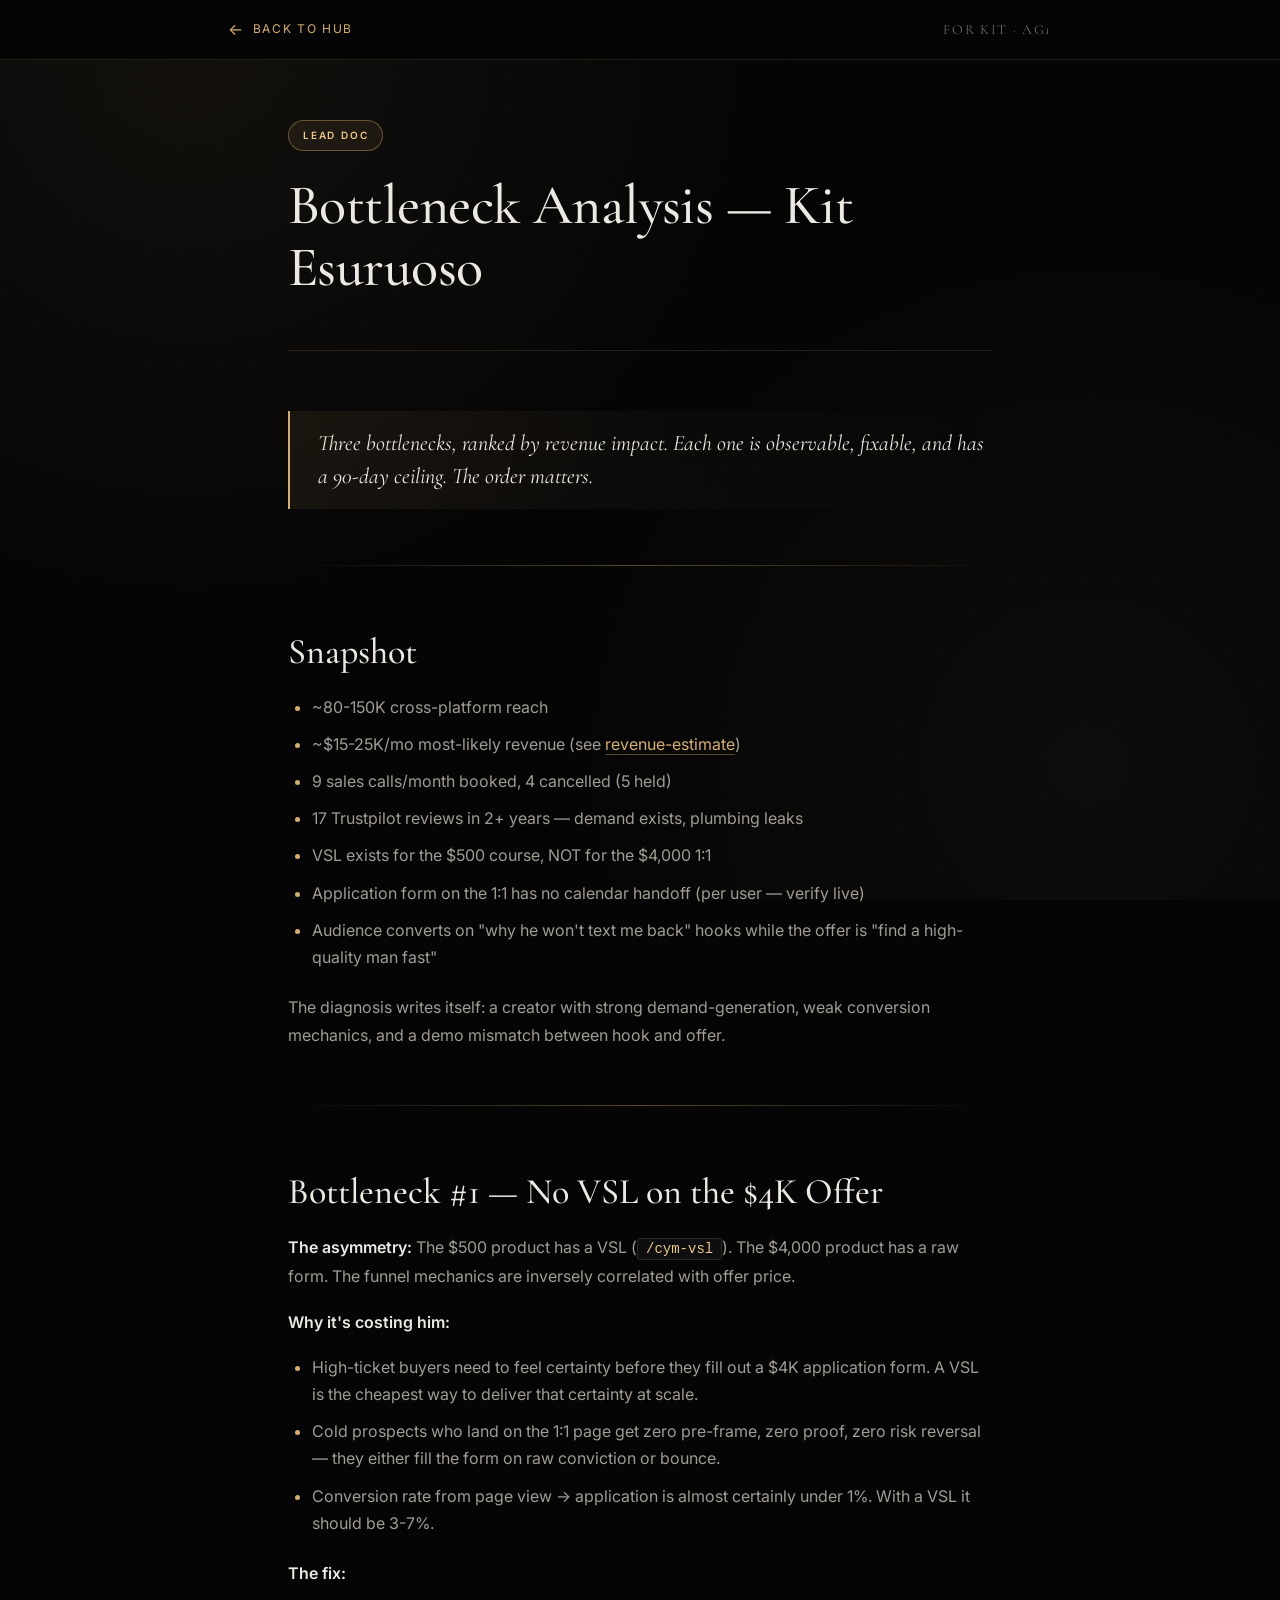
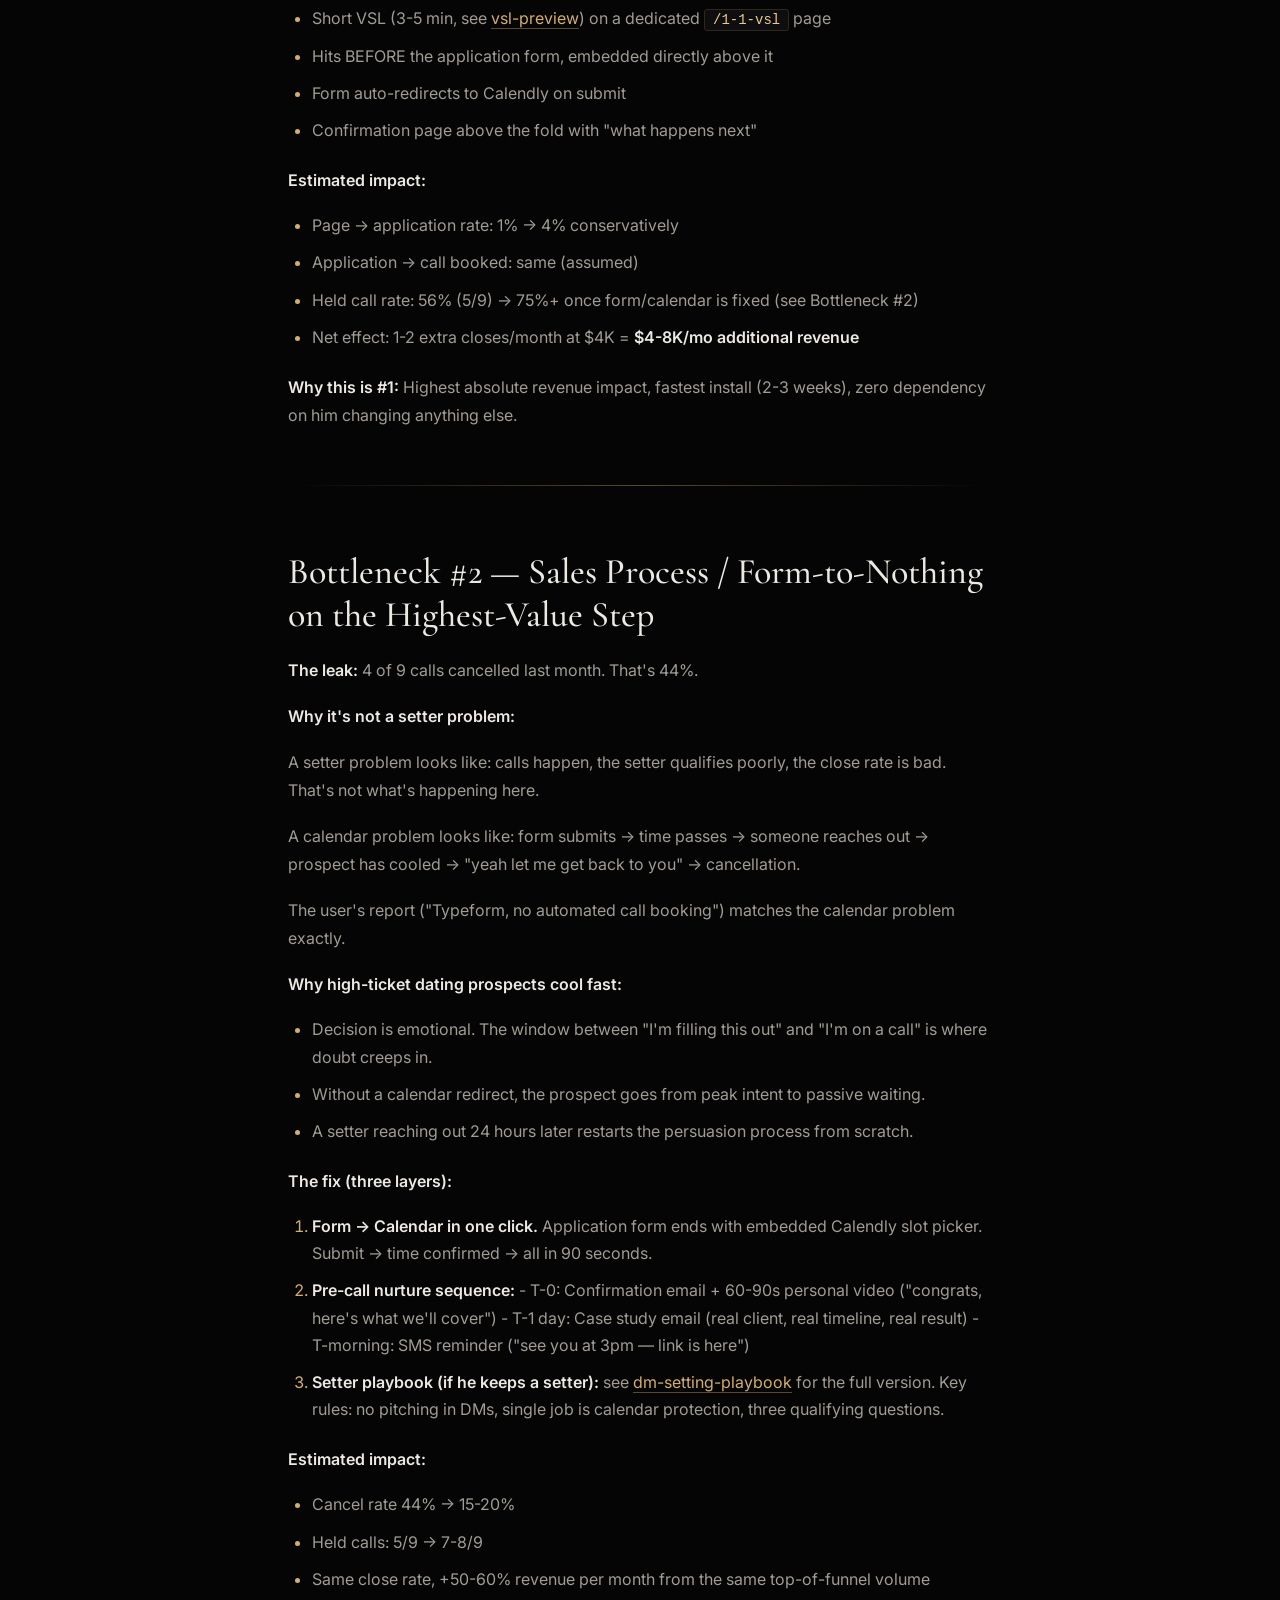
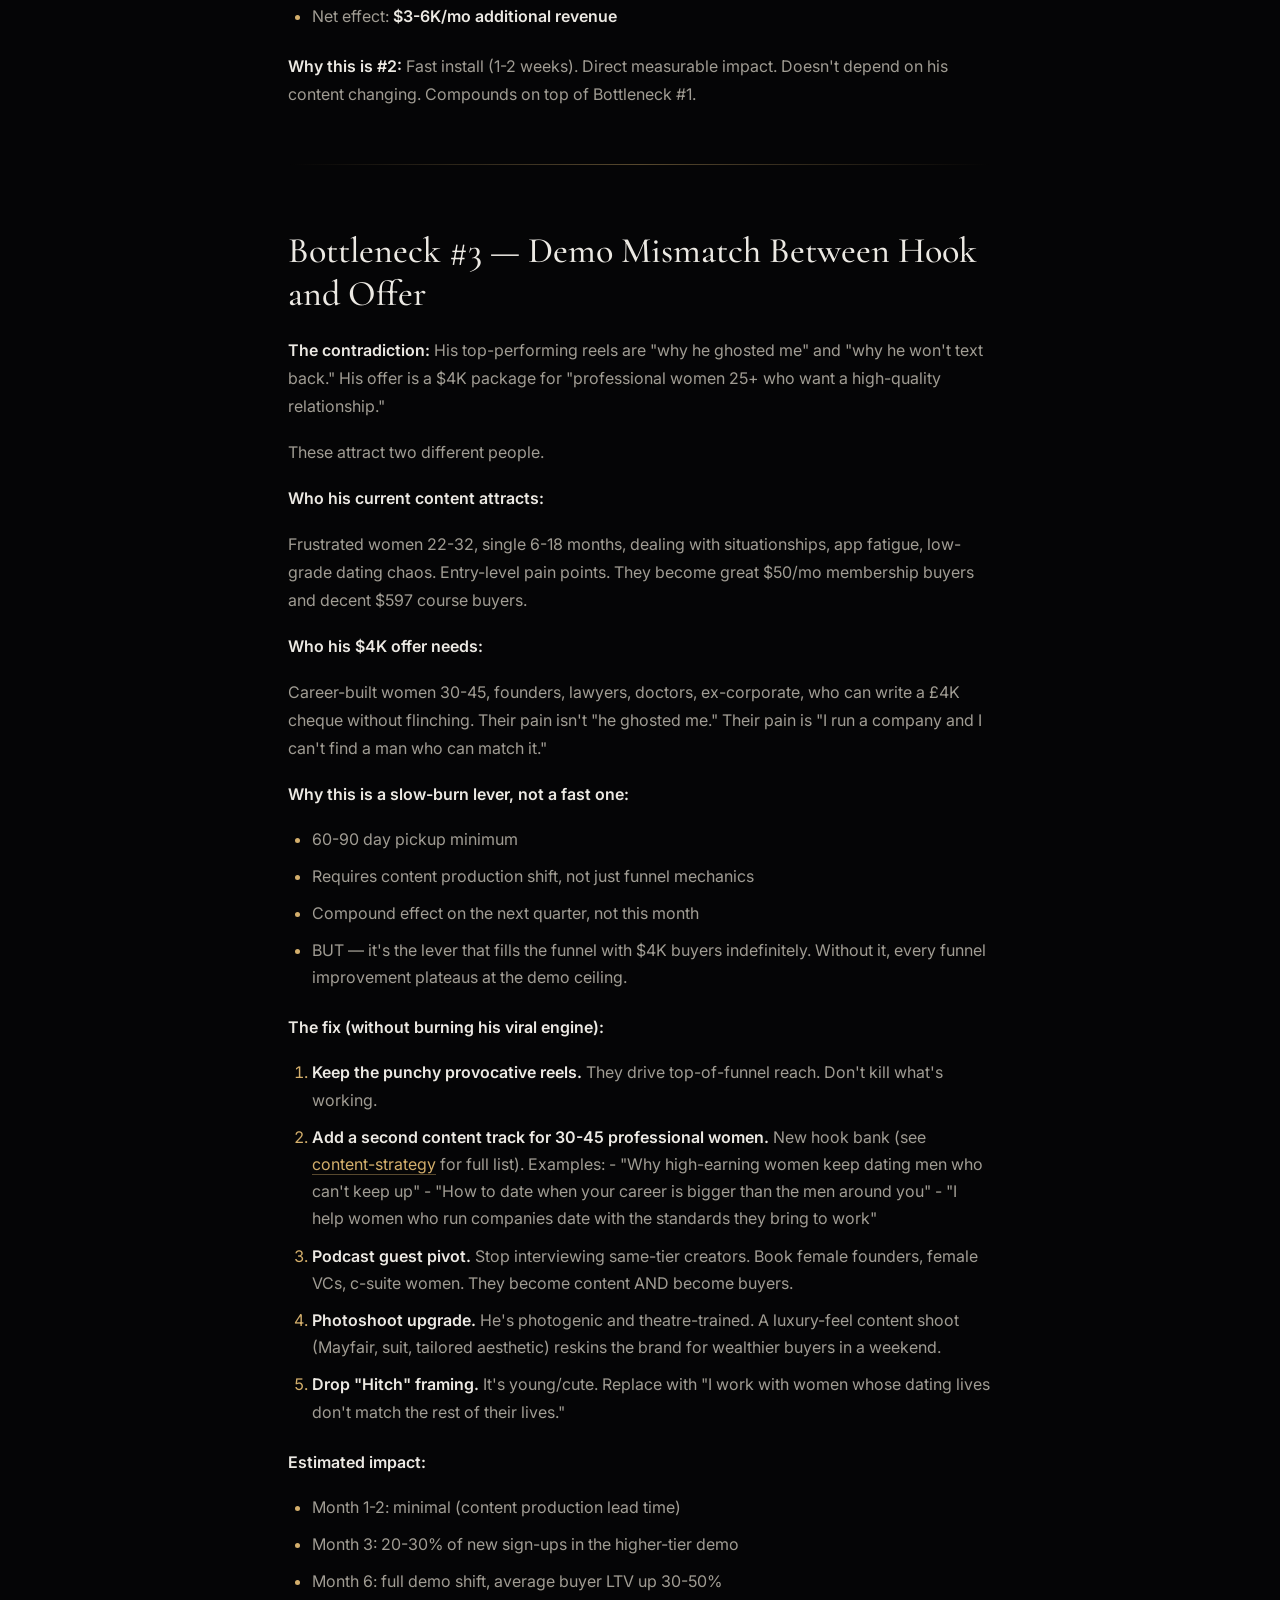
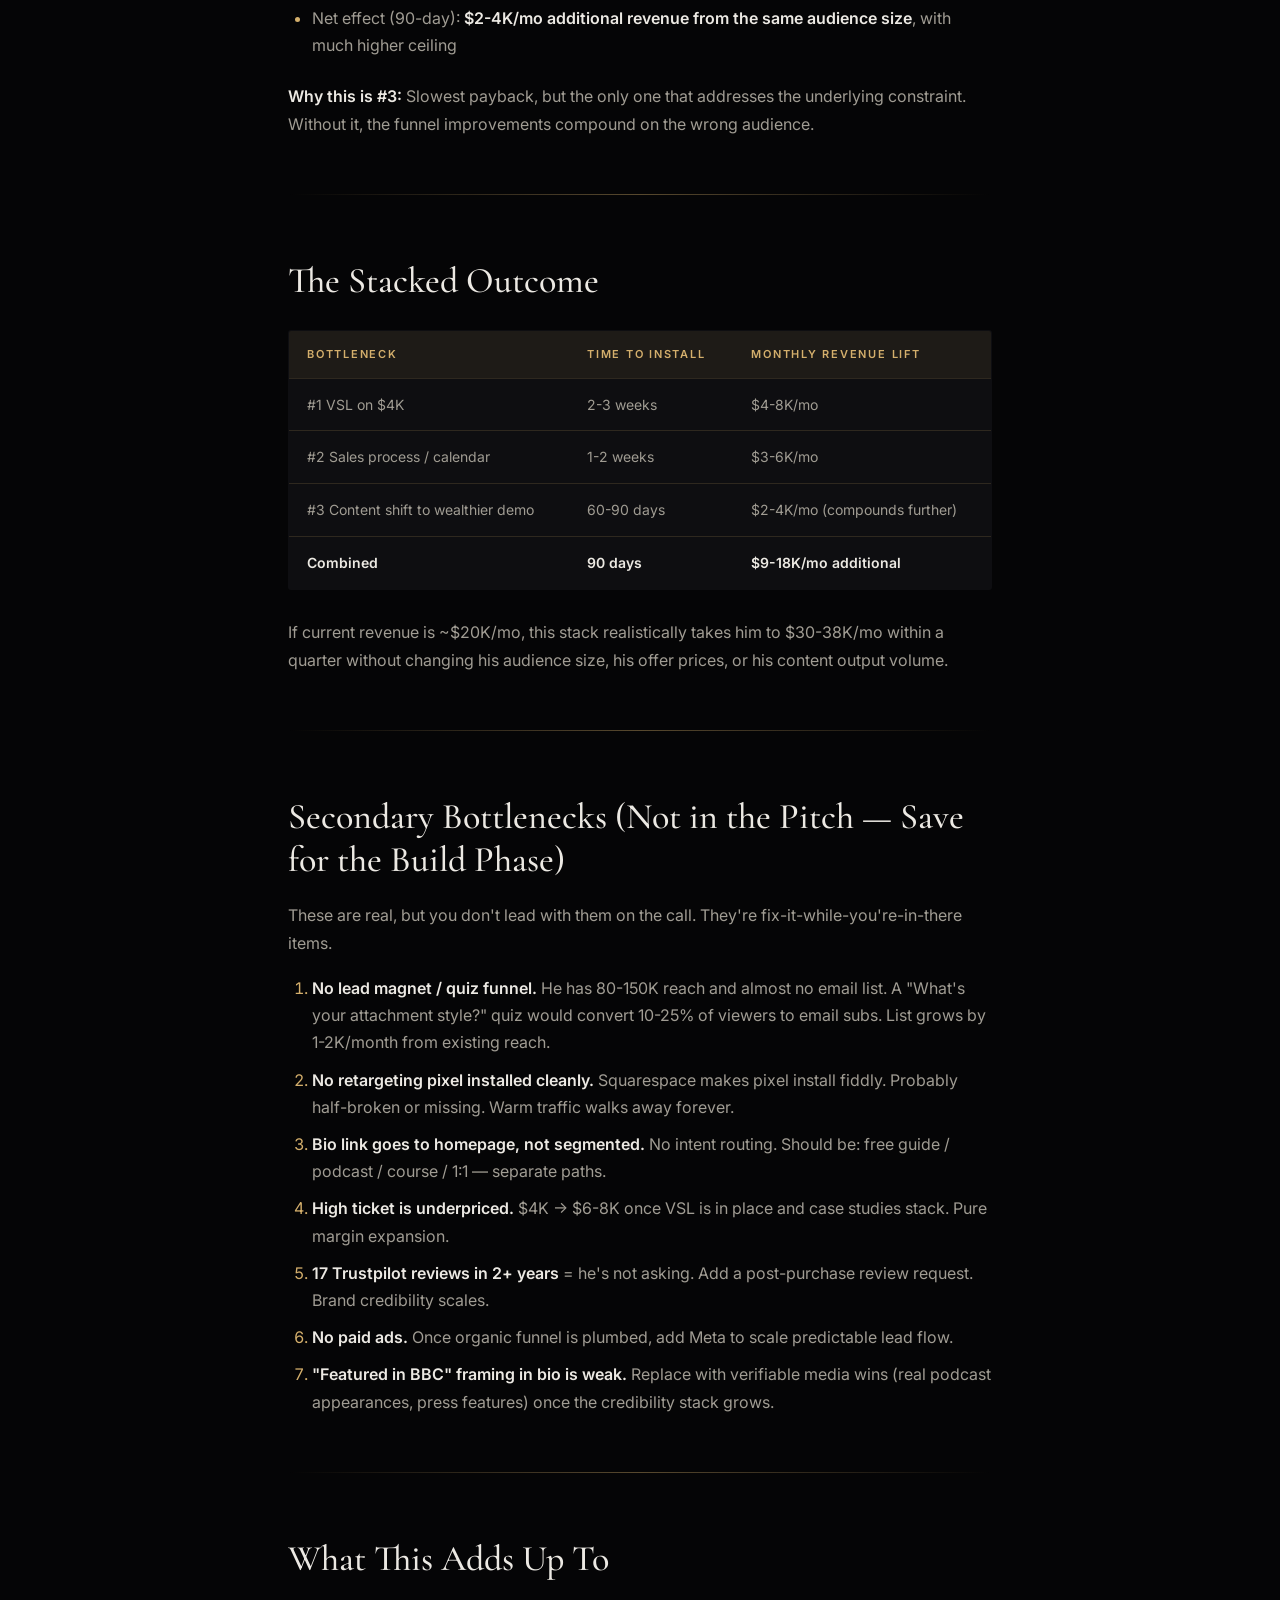
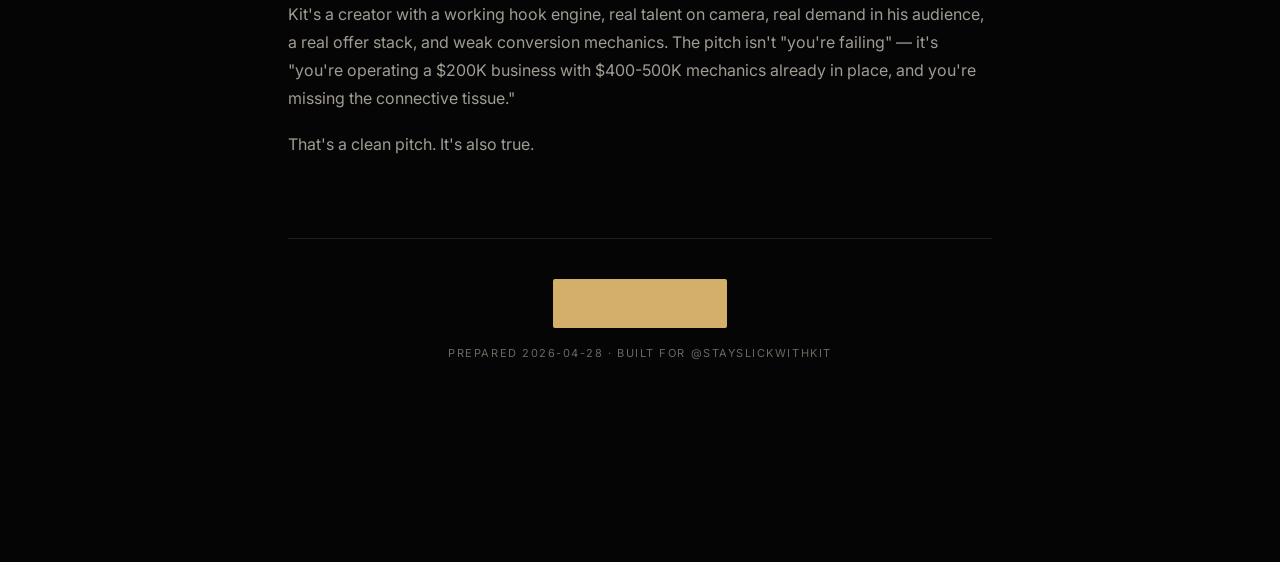
==== bottleneck-analysis.html @ bfc470e6 "Polish hub: HTML deliverables, OG tags, costs section, dollar reframing" ====
<!DOCTYPE html>
<html lang="en">
<head>
<meta charset="UTF-8">
<meta name="viewport" content="width=device-width, initial-scale=1.0">
<title>Bottleneck Analysis · For Kit · AG1</title>
<meta name="description" content="Bottleneck Analysis — built for Kit Esuruoso by AG1 Consulting.">
<meta name="robots" content="noindex">
<meta property="og:title" content="Bottleneck Analysis · For Kit">
<meta property="og:description" content="Part of the funnel audit + 90-day install plan built for @stayslickwithkit by AG1 Consulting.">
<meta property="og:type" content="article">
<meta property="og:image" content="https://andrei170.github.io/stayslickwithkit-hub/og-image.svg">
<meta name="twitter:card" content="summary_large_image">
<link rel="icon" type="image/svg+xml" href="favicon.svg">
<link rel="preconnect" href="https://fonts.googleapis.com">
<link rel="preconnect" href="https://fonts.gstatic.com" crossorigin>
<link href="https://fonts.googleapis.com/css2?family=Cormorant+Garamond:wght@400;500;600;700&family=Inter:wght@300;400;500;600;700&display=swap" rel="stylesheet">
<link rel="stylesheet" href="docs.css">
</head>
<body>

<nav class="nav">
  <div class="nav-inner">
    <a href="index.html" class="nav-back"><span class="arrow">&larr;</span> Back to Hub</a>
    <span class="nav-title">For Kit · AG1</span>
  </div>
</nav>

<article class="doc">
  <header class="doc-header">
    <span class="doc-tag">Lead Doc</span>
    <h1>Bottleneck Analysis — Kit Esuruoso</h1>
  </header>

  
<blockquote>
<p>Three bottlenecks, ranked by revenue impact. Each one is observable, fixable, and has a 90-day ceiling. The order matters.</p>
</blockquote>
<hr />
<h2>Snapshot</h2>
<ul>
<li>~80-150K cross-platform reach</li>
<li>~$15-25K/mo most-likely revenue (see <a href="revenue-estimate.html">revenue-estimate</a>)</li>
<li>9 sales calls/month booked, 4 cancelled (5 held)</li>
<li>17 Trustpilot reviews in 2+ years — demand exists, plumbing leaks</li>
<li>VSL exists for the $500 course, NOT for the $4,000 1:1</li>
<li>Application form on the 1:1 has no calendar handoff (per user — verify live)</li>
<li>Audience converts on "why he won't text me back" hooks while the offer is "find a high-quality man fast"</li>
</ul>
<p>The diagnosis writes itself: a creator with strong demand-generation, weak conversion mechanics, and a demo mismatch between hook and offer.</p>
<hr />
<h2>Bottleneck #1 — No VSL on the $4K Offer</h2>
<p><strong>The asymmetry:</strong> The $500 product has a VSL (<code>/cym-vsl</code>). The $4,000 product has a raw form. The funnel mechanics are inversely correlated with offer price.</p>
<p><strong>Why it's costing him:</strong></p>
<ul>
<li>High-ticket buyers need to feel certainty before they fill out a $4K application form. A VSL is the cheapest way to deliver that certainty at scale.</li>
<li>Cold prospects who land on the 1:1 page get zero pre-frame, zero proof, zero risk reversal — they either fill the form on raw conviction or bounce.</li>
<li>Conversion rate from page view → application is almost certainly under 1%. With a VSL it should be 3-7%.</li>
</ul>
<p><strong>The fix:</strong></p>
<ul>
<li>Short VSL (3-5 min, see <a href="vsl-preview.html">vsl-preview</a>) on a dedicated <code>/1-1-vsl</code> page</li>
<li>Hits BEFORE the application form, embedded directly above it</li>
<li>Form auto-redirects to Calendly on submit</li>
<li>Confirmation page above the fold with "what happens next"</li>
</ul>
<p><strong>Estimated impact:</strong></p>
<ul>
<li>Page → application rate: 1% → 4% conservatively</li>
<li>Application → call booked: same (assumed)</li>
<li>Held call rate: 56% (5/9) → 75%+ once form/calendar is fixed (see Bottleneck #2)</li>
<li>Net effect: 1-2 extra closes/month at $4K = <strong>$4-8K/mo additional revenue</strong></li>
</ul>
<p><strong>Why this is #1:</strong> Highest absolute revenue impact, fastest install (2-3 weeks), zero dependency on him changing anything else.</p>
<hr />
<h2>Bottleneck #2 — Sales Process / Form-to-Nothing on the Highest-Value Step</h2>
<p><strong>The leak:</strong> 4 of 9 calls cancelled last month. That's 44%.</p>
<p><strong>Why it's not a setter problem:</strong></p>
<p>A setter problem looks like: calls happen, the setter qualifies poorly, the close rate is bad. That's not what's happening here.</p>
<p>A calendar problem looks like: form submits → time passes → someone reaches out → prospect has cooled → "yeah let me get back to you" → cancellation.</p>
<p>The user's report ("Typeform, no automated call booking") matches the calendar problem exactly.</p>
<p><strong>Why high-ticket dating prospects cool fast:</strong></p>
<ul>
<li>Decision is emotional. The window between "I'm filling this out" and "I'm on a call" is where doubt creeps in.</li>
<li>Without a calendar redirect, the prospect goes from peak intent to passive waiting.</li>
<li>A setter reaching out 24 hours later restarts the persuasion process from scratch.</li>
</ul>
<p><strong>The fix (three layers):</strong></p>
<ol>
<li><strong>Form → Calendar in one click.</strong> Application form ends with embedded Calendly slot picker. Submit → time confirmed → all in 90 seconds.</li>
<li><strong>Pre-call nurture sequence:</strong>
   - T-0: Confirmation email + 60-90s personal video ("congrats, here's what we'll cover")
   - T-1 day: Case study email (real client, real timeline, real result)
   - T-morning: SMS reminder ("see you at 3pm — link is here")</li>
<li><strong>Setter playbook (if he keeps a setter):</strong> see <a href="dm-setting-playbook.html">dm-setting-playbook</a> for the full version. Key rules: no pitching in DMs, single job is calendar protection, three qualifying questions.</li>
</ol>
<p><strong>Estimated impact:</strong></p>
<ul>
<li>Cancel rate 44% → 15-20%</li>
<li>Held calls: 5/9 → 7-8/9</li>
<li>Same close rate, +50-60% revenue per month from the same top-of-funnel volume</li>
<li>Net effect: <strong>$3-6K/mo additional revenue</strong></li>
</ul>
<p><strong>Why this is #2:</strong> Fast install (1-2 weeks). Direct measurable impact. Doesn't depend on his content changing. Compounds on top of Bottleneck #1.</p>
<hr />
<h2>Bottleneck #3 — Demo Mismatch Between Hook and Offer</h2>
<p><strong>The contradiction:</strong> His top-performing reels are "why he ghosted me" and "why he won't text back." His offer is a $4K package for "professional women 25+ who want a high-quality relationship."</p>
<p>These attract two different people.</p>
<p><strong>Who his current content attracts:</strong></p>
<p>Frustrated women 22-32, single 6-18 months, dealing with situationships, app fatigue, low-grade dating chaos. Entry-level pain points. They become great $50/mo membership buyers and decent $597 course buyers.</p>
<p><strong>Who his $4K offer needs:</strong></p>
<p>Career-built women 30-45, founders, lawyers, doctors, ex-corporate, who can write a £4K cheque without flinching. Their pain isn't "he ghosted me." Their pain is "I run a company and I can't find a man who can match it."</p>
<p><strong>Why this is a slow-burn lever, not a fast one:</strong></p>
<ul>
<li>60-90 day pickup minimum</li>
<li>Requires content production shift, not just funnel mechanics</li>
<li>Compound effect on the next quarter, not this month</li>
<li>BUT — it's the lever that fills the funnel with $4K buyers indefinitely. Without it, every funnel improvement plateaus at the demo ceiling.</li>
</ul>
<p><strong>The fix (without burning his viral engine):</strong></p>
<ol>
<li><strong>Keep the punchy provocative reels.</strong> They drive top-of-funnel reach. Don't kill what's working.</li>
<li><strong>Add a second content track for 30-45 professional women.</strong> New hook bank (see <a href="content-strategy.html">content-strategy</a> for full list). Examples:
   - "Why high-earning women keep dating men who can't keep up"
   - "How to date when your career is bigger than the men around you"
   - "I help women who run companies date with the standards they bring to work"</li>
<li><strong>Podcast guest pivot.</strong> Stop interviewing same-tier creators. Book female founders, female VCs, c-suite women. They become content AND become buyers.</li>
<li><strong>Photoshoot upgrade.</strong> He's photogenic and theatre-trained. A luxury-feel content shoot (Mayfair, suit, tailored aesthetic) reskins the brand for wealthier buyers in a weekend.</li>
<li><strong>Drop "Hitch" framing.</strong> It's young/cute. Replace with "I work with women whose dating lives don't match the rest of their lives."</li>
</ol>
<p><strong>Estimated impact:</strong></p>
<ul>
<li>Month 1-2: minimal (content production lead time)</li>
<li>Month 3: 20-30% of new sign-ups in the higher-tier demo</li>
<li>Month 6: full demo shift, average buyer LTV up 30-50%</li>
<li>Net effect (90-day): <strong>$2-4K/mo additional revenue from the same audience size</strong>, with much higher ceiling</li>
</ul>
<p><strong>Why this is #3:</strong> Slowest payback, but the only one that addresses the underlying constraint. Without it, the funnel improvements compound on the wrong audience.</p>
<hr />
<h2>The Stacked Outcome</h2>
<table>
<thead>
<tr>
<th>Bottleneck</th>
<th>Time to install</th>
<th>Monthly revenue lift</th>
</tr>
</thead>
<tbody>
<tr>
<td>#1 VSL on $4K</td>
<td>2-3 weeks</td>
<td>$4-8K/mo</td>
</tr>
<tr>
<td>#2 Sales process / calendar</td>
<td>1-2 weeks</td>
<td>$3-6K/mo</td>
</tr>
<tr>
<td>#3 Content shift to wealthier demo</td>
<td>60-90 days</td>
<td>$2-4K/mo (compounds further)</td>
</tr>
<tr>
<td><strong>Combined</strong></td>
<td><strong>90 days</strong></td>
<td><strong>$9-18K/mo additional</strong></td>
</tr>
</tbody>
</table>
<p>If current revenue is ~$20K/mo, this stack realistically takes him to $30-38K/mo within a quarter without changing his audience size, his offer prices, or his content output volume.</p>
<hr />
<h2>Secondary Bottlenecks (Not in the Pitch — Save for the Build Phase)</h2>
<p>These are real, but you don't lead with them on the call. They're fix-it-while-you're-in-there items.</p>
<ol>
<li><strong>No lead magnet / quiz funnel.</strong> He has 80-150K reach and almost no email list. A "What's your attachment style?" quiz would convert 10-25% of viewers to email subs. List grows by 1-2K/month from existing reach.</li>
<li><strong>No retargeting pixel installed cleanly.</strong> Squarespace makes pixel install fiddly. Probably half-broken or missing. Warm traffic walks away forever.</li>
<li><strong>Bio link goes to homepage, not segmented.</strong> No intent routing. Should be: free guide / podcast / course / 1:1 — separate paths.</li>
<li><strong>High ticket is underpriced.</strong> $4K → $6-8K once VSL is in place and case studies stack. Pure margin expansion.</li>
<li><strong>17 Trustpilot reviews in 2+ years</strong> = he's not asking. Add a post-purchase review request. Brand credibility scales.</li>
<li><strong>No paid ads.</strong> Once organic funnel is plumbed, add Meta to scale predictable lead flow.</li>
<li><strong>"Featured in BBC" framing in bio is weak.</strong> Replace with verifiable media wins (real podcast appearances, press features) once the credibility stack grows.</li>
</ol>
<hr />
<h2>What This Adds Up To</h2>
<p>Kit's a creator with a working hook engine, real talent on camera, real demand in his audience, a real offer stack, and weak conversion mechanics. The pitch isn't "you're failing" — it's "you're operating a $200K business with $400-500K mechanics already in place, and you're missing the connective tissue."</p>
<p>That's a clean pitch. It's also true.</p>

  <footer class="doc-footer">
    <a href="index.html" class="doc-footer-link">Back to Hub</a>
    <div class="doc-meta">Prepared 2026-04-28 &middot; Built for @stayslickwithkit</div>
  </footer>
</article>

</body>
</html>
---- docs.css ----
/* AG1 Doc Stylesheet — used by all converted markdown deliverables */
* { margin: 0; padding: 0; box-sizing: border-box; }
:root {
  --bg-deep: #050506;
  --bg-elev: #0e0e10;
  --bg-card: rgba(20, 20, 24, 0.65);
  --gold: #d4af6c;
  --gold-bright: #ecc88a;
  --text-primary: #ece9e3;
  --text-secondary: #a09c93;
  --text-muted: #6c685f;
  --border: rgba(212, 175, 108, 0.16);
  --border-strong: rgba(212, 175, 108, 0.4);
  --accent-soft: rgba(212, 175, 108, 0.08);
}
html { scroll-behavior: smooth; }
body {
  font-family: 'Inter', -apple-system, BlinkMacSystemFont, sans-serif;
  background: var(--bg-deep);
  color: var(--text-primary);
  line-height: 1.7;
  font-size: 16px;
  overflow-x: hidden;
  padding-bottom: 120px;
}
body::before {
  content: '';
  position: fixed;
  inset: 0;
  background:
    radial-gradient(circle at 15% 5%, rgba(212, 175, 108, 0.07), transparent 45%),
    radial-gradient(circle at 85% 85%, rgba(212, 175, 108, 0.05), transparent 45%);
  pointer-events: none;
  z-index: 0;
}
body::after {
  content: '';
  position: fixed;
  inset: 0;
  background-image: radial-gradient(circle at 1px 1px, rgba(212, 175, 108, 0.04) 1px, transparent 0);
  background-size: 36px 36px;
  pointer-events: none;
  z-index: 0;
  opacity: 0.5;
}
.nav {
  position: sticky;
  top: 0;
  padding: 16px 0;
  background: rgba(5, 5, 6, 0.92);
  backdrop-filter: blur(18px);
  -webkit-backdrop-filter: blur(18px);
  border-bottom: 1px solid var(--border);
  z-index: 100;
}
.nav-inner {
  max-width: 880px;
  margin: 0 auto;
  padding: 0 28px;
  display: flex;
  justify-content: space-between;
  align-items: center;
}
.nav-back {
  font-family: 'Inter', sans-serif;
  font-size: 12px;
  letter-spacing: 0.14em;
  text-transform: uppercase;
  color: var(--gold);
  text-decoration: none;
  display: flex;
  align-items: center;
  gap: 8px;
  transition: color 0.3s ease;
}
.nav-back:hover { color: var(--gold-bright); }
.nav-back .arrow { font-size: 16px; }
.nav-title {
  font-family: 'Cormorant Garamond', serif;
  font-size: 14px;
  letter-spacing: 0.12em;
  text-transform: uppercase;
  color: var(--text-muted);
}
.doc {
  max-width: 760px;
  margin: 0 auto;
  padding: 60px 28px 80px;
  position: relative;
  z-index: 1;
}
.doc-header {
  margin-bottom: 60px;
  padding-bottom: 36px;
  border-bottom: 1px solid var(--border);
}
.doc-tag {
  display: inline-block;
  padding: 6px 14px;
  background: var(--accent-soft);
  border: 1px solid var(--border-strong);
  border-radius: 100px;
  font-size: 10px;
  font-weight: 600;
  letter-spacing: 0.18em;
  text-transform: uppercase;
  color: var(--gold-bright);
  margin-bottom: 24px;
}
.doc h1 {
  font-family: 'Cormorant Garamond', Georgia, serif;
  font-weight: 500;
  letter-spacing: -0.01em;
  font-size: clamp(36px, 5vw, 56px);
  line-height: 1.1;
  margin-bottom: 16px;
  color: var(--text-primary);
}
.doc h1 em { color: var(--gold); font-style: italic; font-weight: 400; }
.doc h2 {
  font-family: 'Cormorant Garamond', Georgia, serif;
  font-weight: 500;
  font-size: clamp(26px, 3.5vw, 36px);
  line-height: 1.2;
  margin: 56px 0 20px;
  color: var(--text-primary);
  padding-top: 8px;
}
.doc h3 {
  font-family: 'Cormorant Garamond', Georgia, serif;
  font-weight: 500;
  font-size: 24px;
  line-height: 1.3;
  margin: 36px 0 14px;
  color: var(--gold);
}
.doc h4 {
  font-family: 'Inter', sans-serif;
  font-weight: 600;
  font-size: 14px;
  letter-spacing: 0.12em;
  text-transform: uppercase;
  color: var(--gold);
  margin: 28px 0 12px;
}
.doc p {
  margin-bottom: 18px;
  color: var(--text-secondary);
  font-size: 16px;
  line-height: 1.75;
}
.doc strong { color: var(--text-primary); font-weight: 600; }
.doc em { color: var(--gold-bright); font-style: italic; }
.doc a {
  color: var(--gold);
  text-decoration: none;
  border-bottom: 1px solid var(--border-strong);
  transition: color 0.3s ease, border-color 0.3s ease;
}
.doc a:hover {
  color: var(--gold-bright);
  border-bottom-color: var(--gold-bright);
}
.doc ul, .doc ol {
  margin: 0 0 22px 24px;
  color: var(--text-secondary);
}
.doc li {
  margin-bottom: 10px;
  line-height: 1.7;
}
.doc li::marker { color: var(--gold); }
.doc blockquote {
  border-left: 2px solid var(--gold);
  padding: 16px 0 16px 28px;
  margin: 28px 0;
  font-family: 'Cormorant Garamond', Georgia, serif;
  font-size: 22px;
  font-style: italic;
  line-height: 1.5;
  color: var(--text-primary);
  background: linear-gradient(90deg, var(--accent-soft), transparent);
}
.doc blockquote p { color: inherit; font-size: inherit; line-height: inherit; margin-bottom: 0; }
.doc code {
  font-family: 'Menlo', 'Monaco', 'Consolas', monospace;
  font-size: 14px;
  padding: 2px 8px;
  background: var(--bg-elev);
  border: 1px solid var(--border);
  border-radius: 3px;
  color: var(--gold-bright);
}
.doc pre {
  background: var(--bg-elev);
  border: 1px solid var(--border);
  border-radius: 4px;
  padding: 20px;
  overflow-x: auto;
  margin: 24px 0;
  font-size: 13px;
  line-height: 1.6;
}
.doc pre code {
  background: transparent;
  border: 0;
  padding: 0;
  color: var(--text-secondary);
}
.doc hr {
  border: 0;
  height: 1px;
  background: linear-gradient(90deg, transparent, var(--border-strong), transparent);
  margin: 56px 0;
}
.doc table {
  width: 100%;
  border-collapse: collapse;
  margin: 28px 0;
  background: var(--bg-card);
  border: 1px solid var(--border);
  border-radius: 3px;
  overflow: hidden;
  font-size: 14px;
}
.doc th, .doc td {
  padding: 14px 18px;
  text-align: left;
  border-bottom: 1px solid var(--border);
}
.doc th {
  background: var(--accent-soft);
  font-weight: 600;
  color: var(--gold);
  font-size: 11px;
  letter-spacing: 0.16em;
  text-transform: uppercase;
}
.doc tr:last-child td { border-bottom: 0; }
.doc tr:hover td { background: rgba(212, 175, 108, 0.04); }
.doc td { color: var(--text-secondary); }
.doc td strong { color: var(--text-primary); }
.doc-footer {
  margin-top: 80px;
  padding-top: 40px;
  border-top: 1px solid var(--border);
  text-align: center;
}
.doc-footer-link {
  display: inline-block;
  padding: 14px 36px;
  background: var(--gold);
  color: var(--bg-deep);
  border-radius: 2px;
  font-size: 12px;
  font-weight: 600;
  letter-spacing: 0.14em;
  text-transform: uppercase;
  text-decoration: none;
  border: 0;
  transition: all 0.3s ease;
}
.doc-footer-link:hover {
  background: var(--gold-bright);
  transform: translateY(-1px);
  border: 0;
}
.doc-meta {
  font-size: 11px;
  letter-spacing: 0.14em;
  text-transform: uppercase;
  color: var(--text-muted);
  margin-top: 16px;
}
@media (max-width: 640px) {
  .doc { padding: 40px 22px 60px; }
  .doc-header { margin-bottom: 40px; padding-bottom: 28px; }
  .doc h2 { margin-top: 40px; }
  .doc table { font-size: 13px; }
  .doc th, .doc td { padding: 10px 12px; }
}
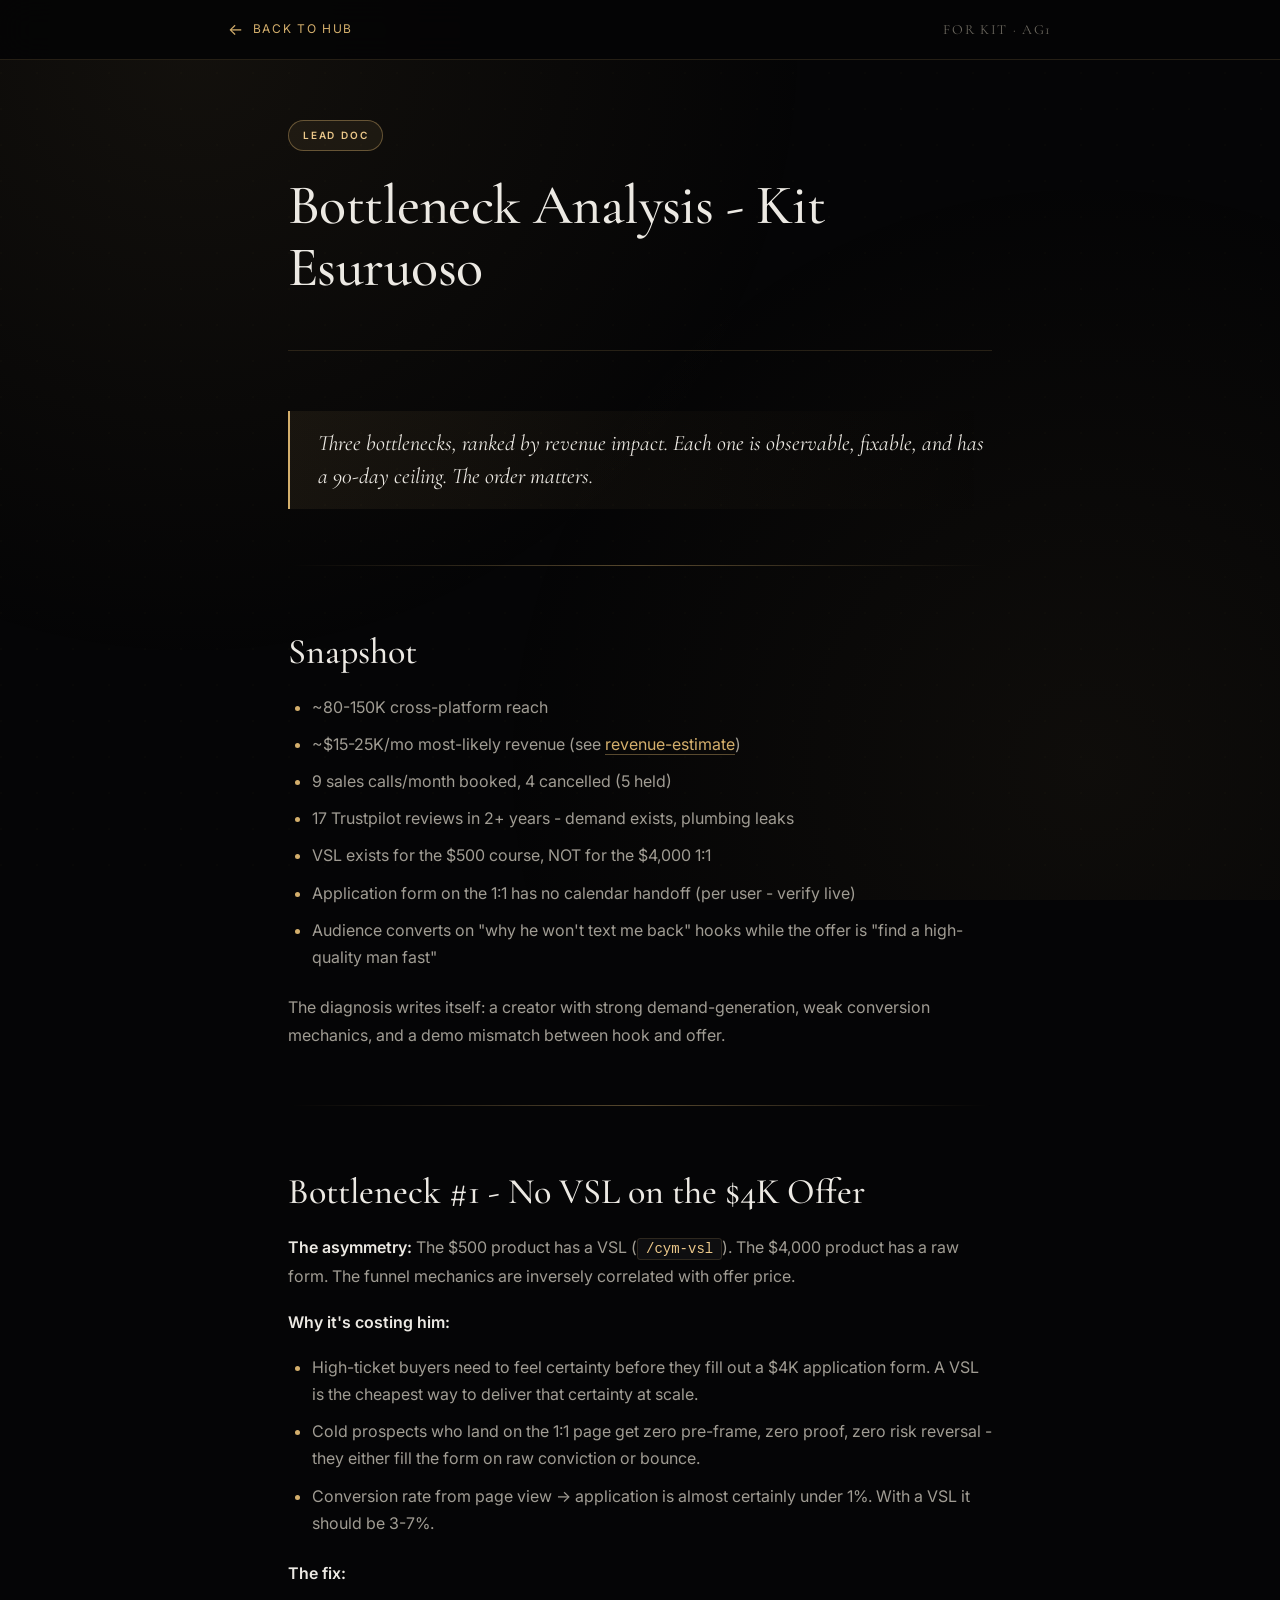
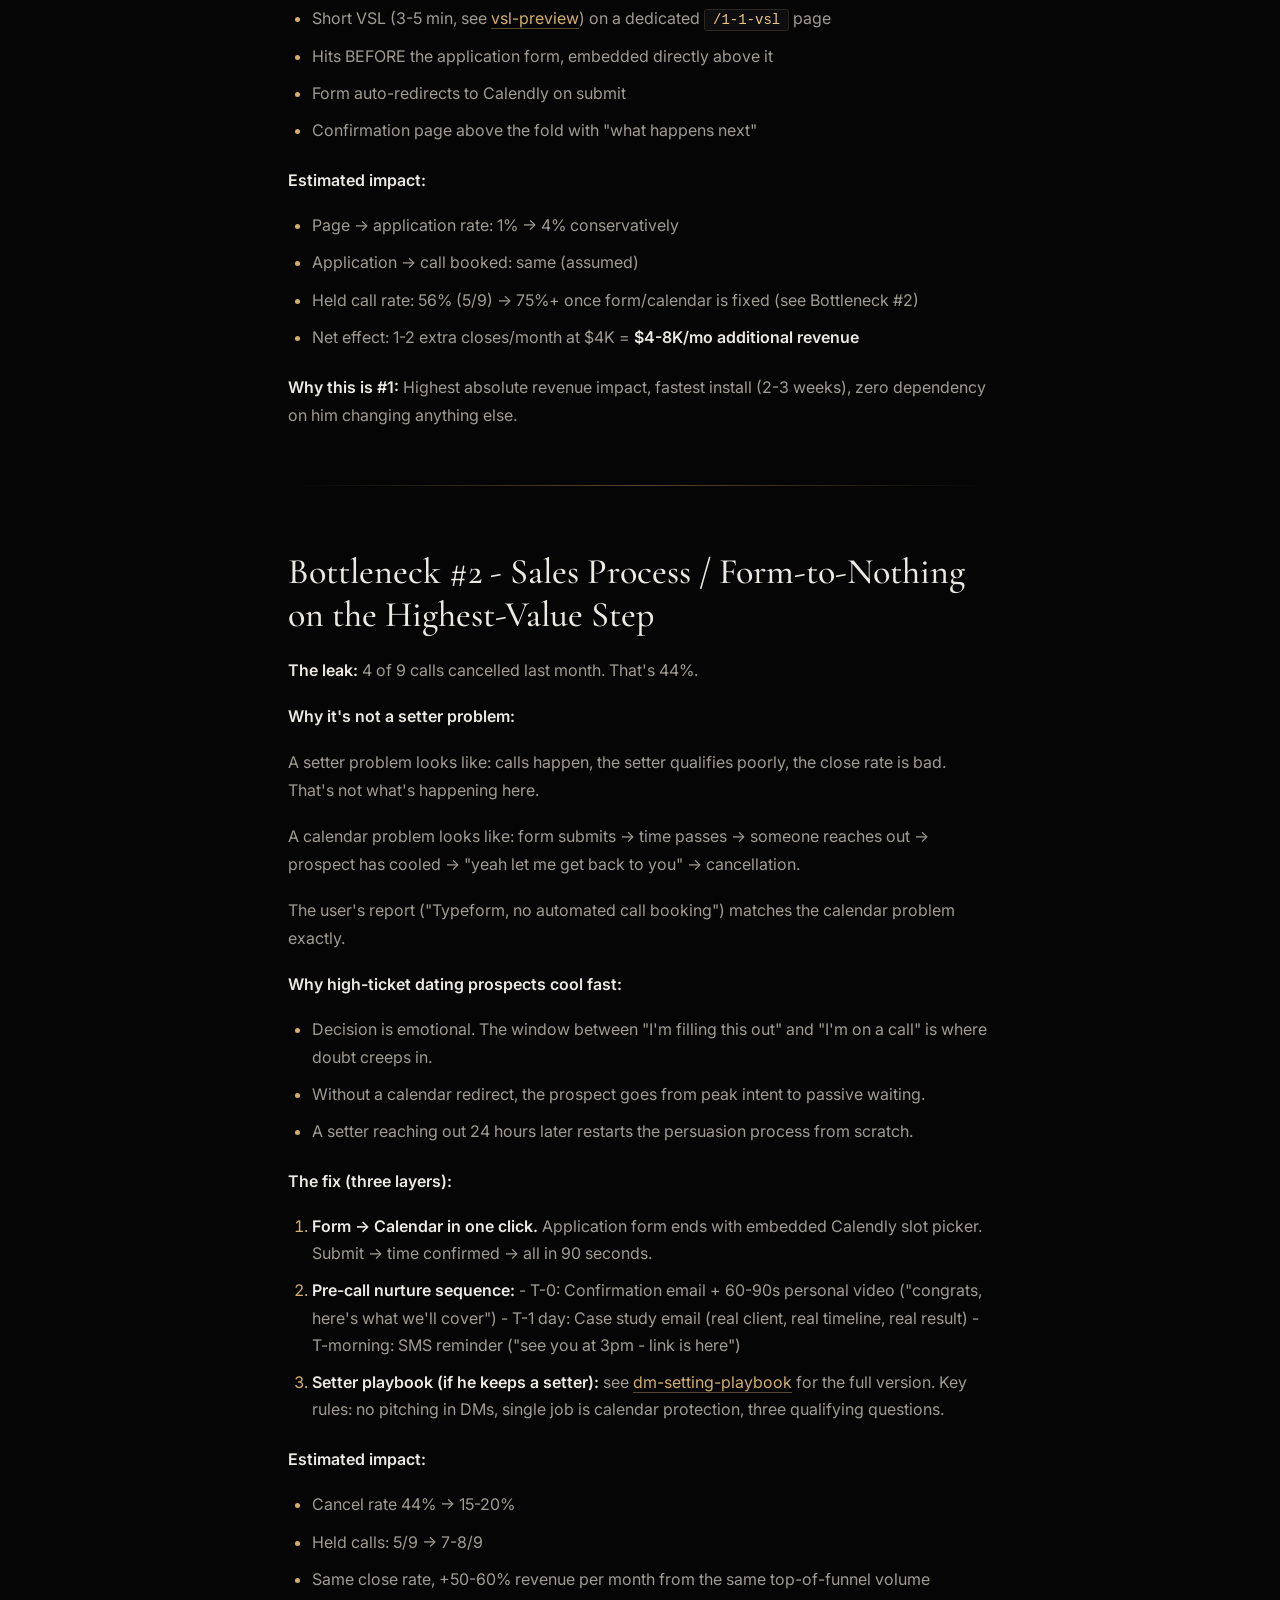
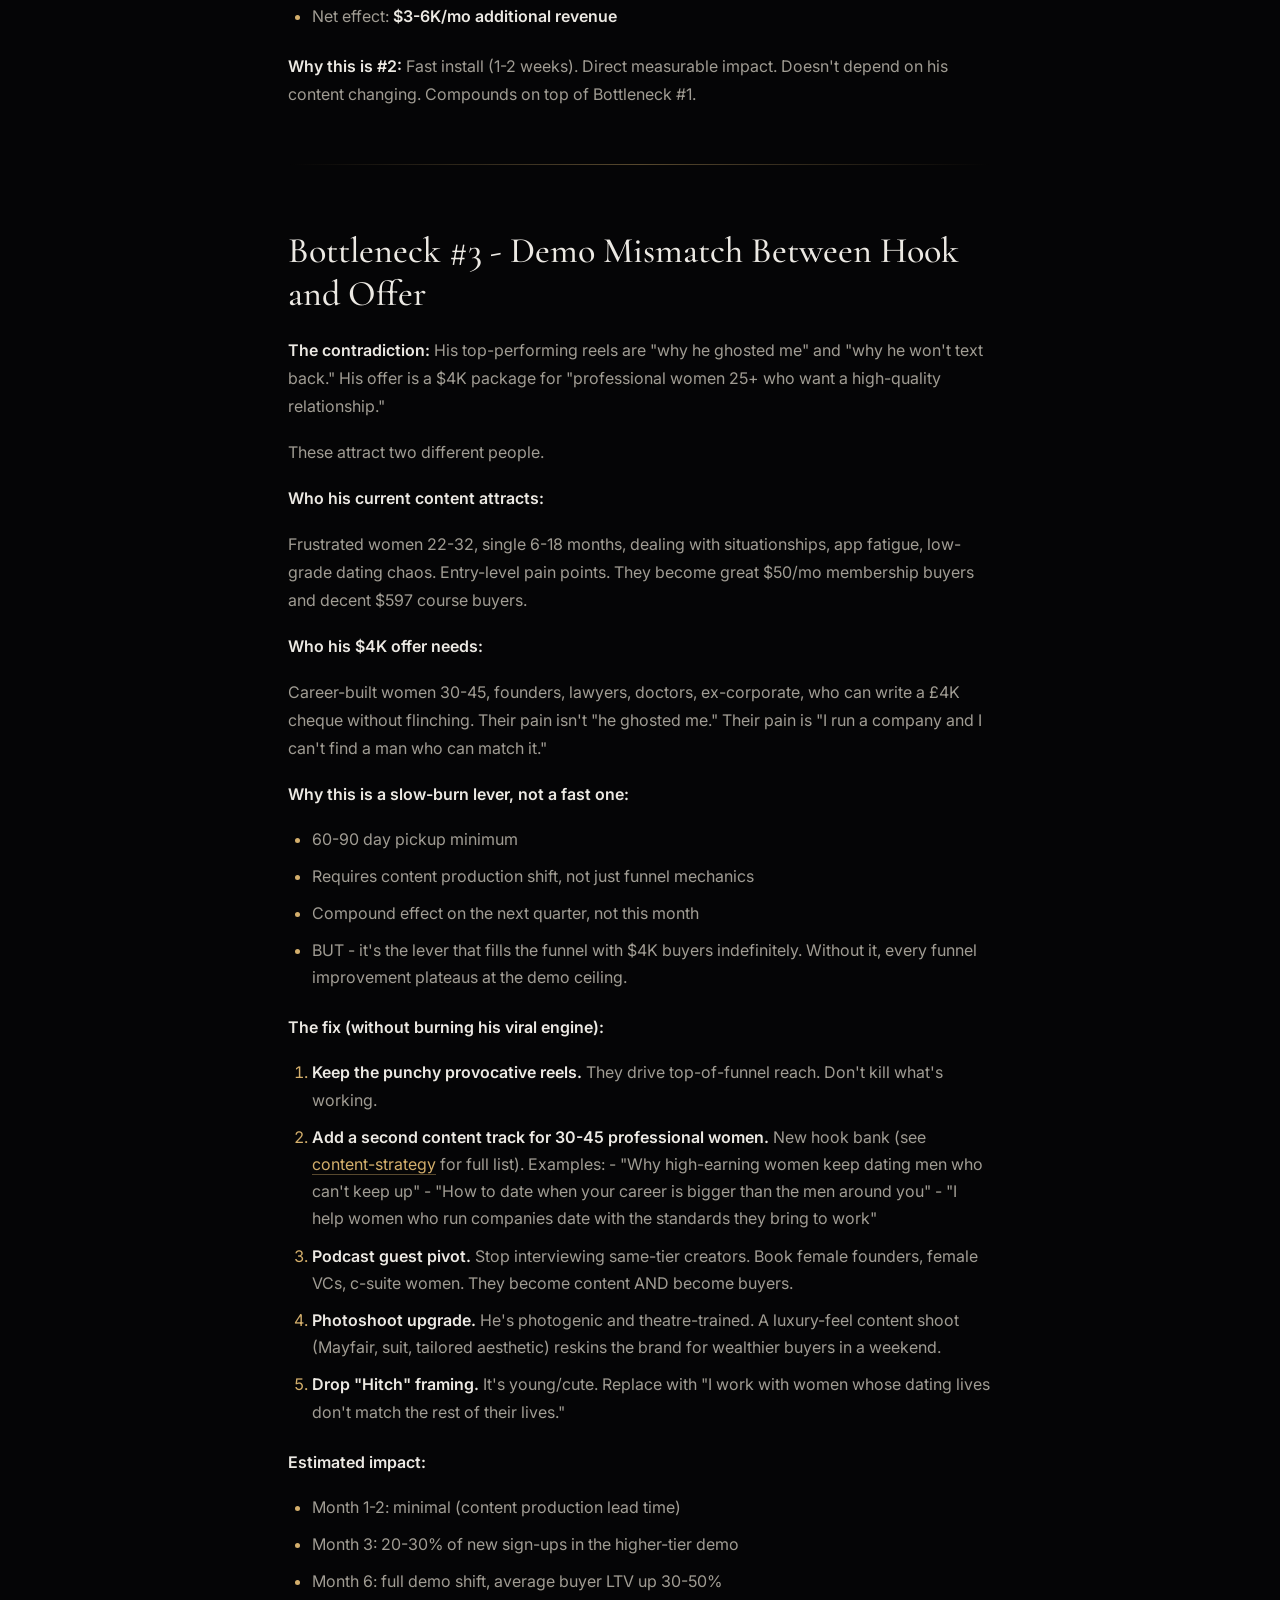
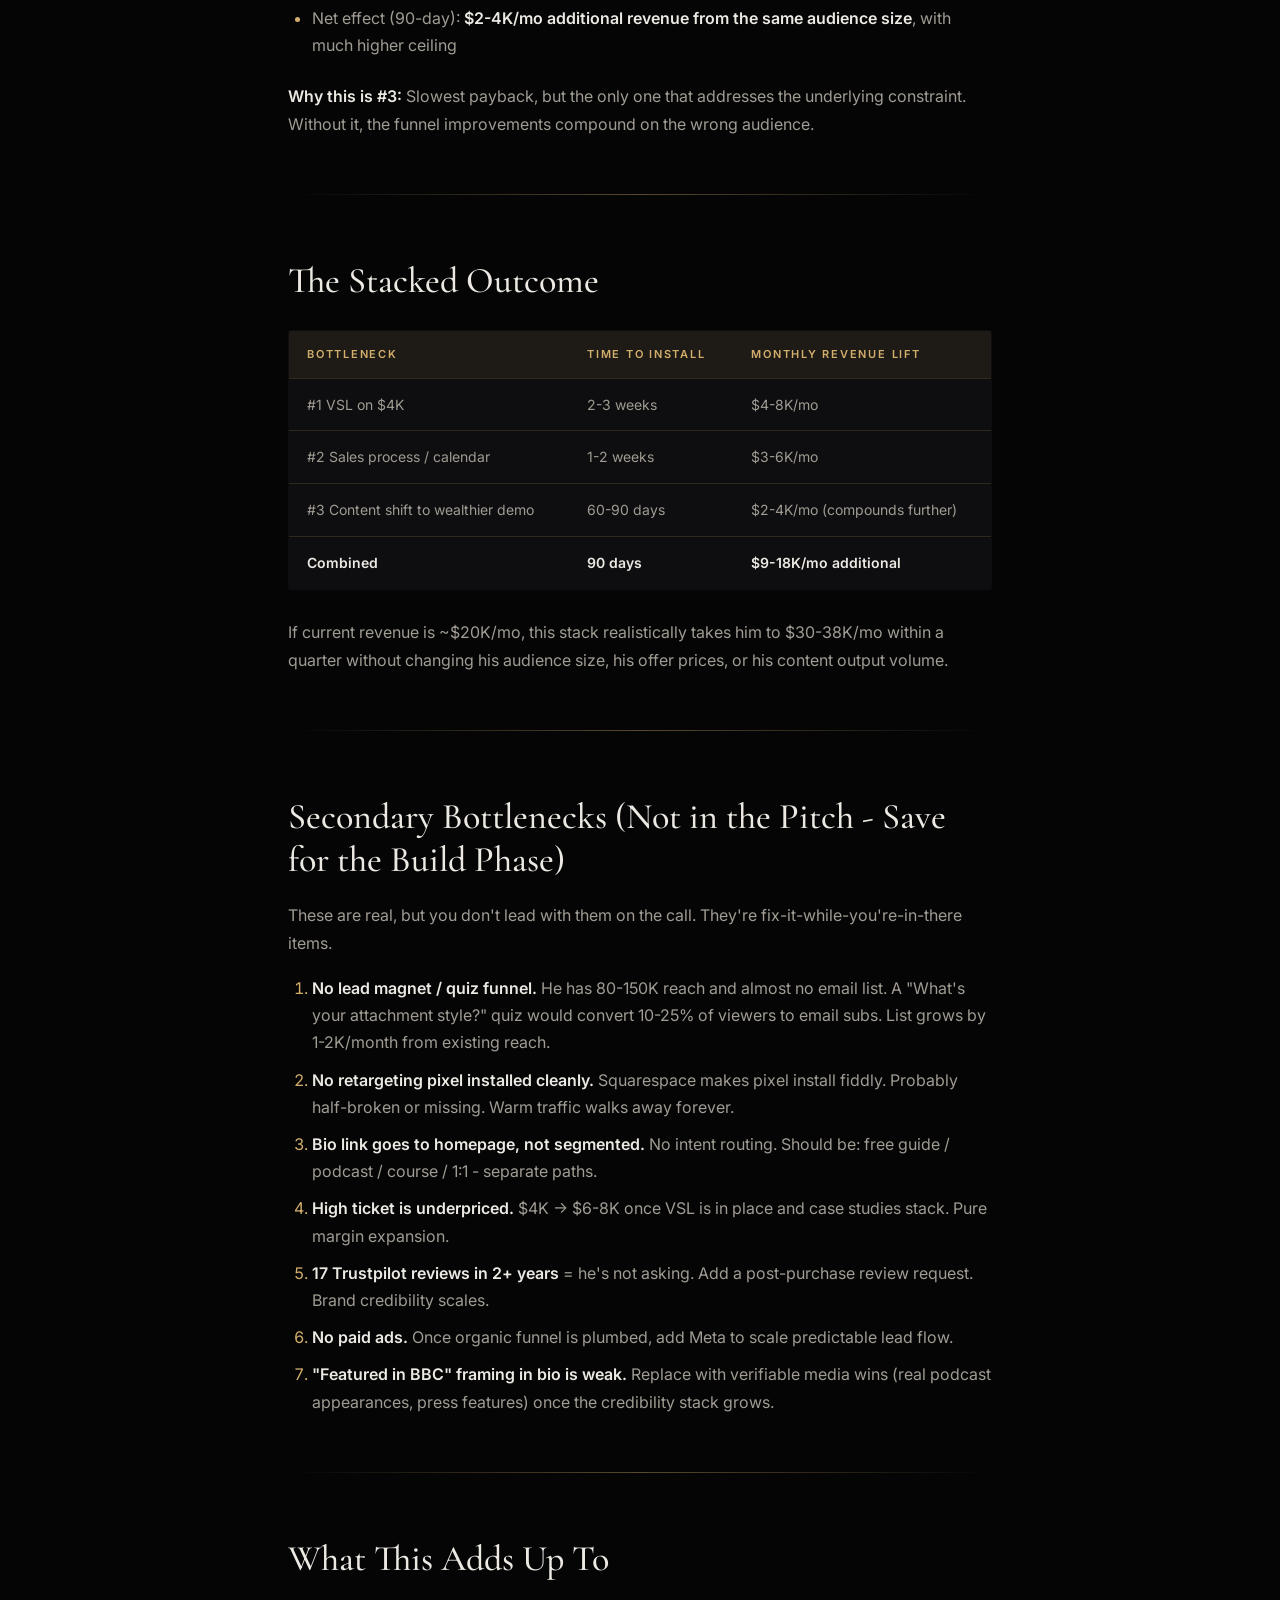
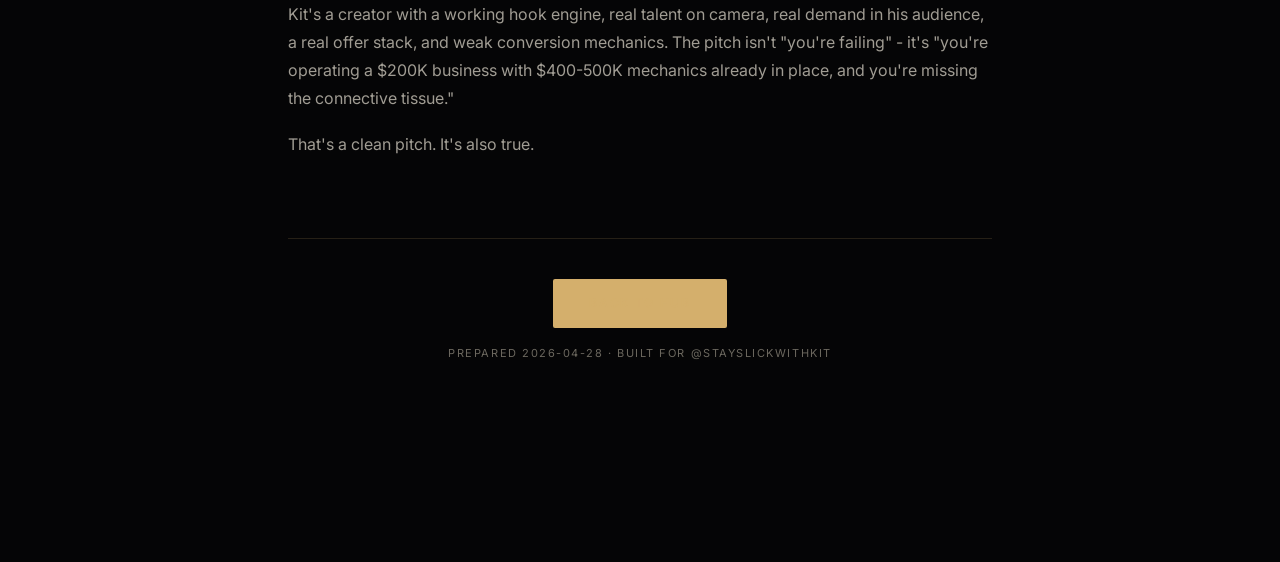
==== commit 4be22600: "Em-dash sweep across all deliverables, regenerated HTML" ====
--- a/bottleneck-analysis.html
+++ b/bottleneck-analysis.html
@@ -4,14 +4,15 @@
 <meta charset="UTF-8">
 <meta name="viewport" content="width=device-width, initial-scale=1.0">
 <title>Bottleneck Analysis · For Kit · AG1</title>
-<meta name="description" content="Bottleneck Analysis — built for Kit Esuruoso by AG1 Consulting.">
+<meta name="description" content="Bottleneck Analysis - built for Kit Esuruoso by AG1 Consulting.">
 <meta name="robots" content="noindex">
 <meta property="og:title" content="Bottleneck Analysis · For Kit">
 <meta property="og:description" content="Part of the funnel audit + 90-day install plan built for @stayslickwithkit by AG1 Consulting.">
 <meta property="og:type" content="article">
-<meta property="og:image" content="https://andrei170.github.io/stayslickwithkit-hub/og-image.svg">
+<meta property="og:image" content="https://andrei170.github.io/stayslickwithkit-hub/og-image.png">
 <meta name="twitter:card" content="summary_large_image">
 <link rel="icon" type="image/svg+xml" href="favicon.svg">
+<script defer data-domain="andrei170.github.io" src="https://plausible.io/js/script.js"></script>
 <link rel="preconnect" href="https://fonts.googleapis.com">
 <link rel="preconnect" href="https://fonts.gstatic.com" crossorigin>
 <link href="https://fonts.googleapis.com/css2?family=Cormorant+Garamond:wght@400;500;600;700&family=Inter:wght@300;400;500;600;700&display=swap" rel="stylesheet">
@@ -29,7 +30,7 @@
 <article class="doc">
   <header class="doc-header">
     <span class="doc-tag">Lead Doc</span>
-    <h1>Bottleneck Analysis — Kit Esuruoso</h1>
+    <h1>Bottleneck Analysis - Kit Esuruoso</h1>
   </header>
 
   
@@ -42,19 +43,19 @@
 <li>~80-150K cross-platform reach</li>
 <li>~$15-25K/mo most-likely revenue (see <a href="revenue-estimate.html">revenue-estimate</a>)</li>
 <li>9 sales calls/month booked, 4 cancelled (5 held)</li>
-<li>17 Trustpilot reviews in 2+ years — demand exists, plumbing leaks</li>
+<li>17 Trustpilot reviews in 2+ years - demand exists, plumbing leaks</li>
 <li>VSL exists for the $500 course, NOT for the $4,000 1:1</li>
-<li>Application form on the 1:1 has no calendar handoff (per user — verify live)</li>
+<li>Application form on the 1:1 has no calendar handoff (per user - verify live)</li>
 <li>Audience converts on "why he won't text me back" hooks while the offer is "find a high-quality man fast"</li>
 </ul>
 <p>The diagnosis writes itself: a creator with strong demand-generation, weak conversion mechanics, and a demo mismatch between hook and offer.</p>
 <hr />
-<h2>Bottleneck #1 — No VSL on the $4K Offer</h2>
+<h2>Bottleneck #1 - No VSL on the $4K Offer</h2>
 <p><strong>The asymmetry:</strong> The $500 product has a VSL (<code>/cym-vsl</code>). The $4,000 product has a raw form. The funnel mechanics are inversely correlated with offer price.</p>
 <p><strong>Why it's costing him:</strong></p>
 <ul>
 <li>High-ticket buyers need to feel certainty before they fill out a $4K application form. A VSL is the cheapest way to deliver that certainty at scale.</li>
-<li>Cold prospects who land on the 1:1 page get zero pre-frame, zero proof, zero risk reversal — they either fill the form on raw conviction or bounce.</li>
+<li>Cold prospects who land on the 1:1 page get zero pre-frame, zero proof, zero risk reversal - they either fill the form on raw conviction or bounce.</li>
 <li>Conversion rate from page view → application is almost certainly under 1%. With a VSL it should be 3-7%.</li>
 </ul>
 <p><strong>The fix:</strong></p>
@@ -73,7 +74,7 @@
 </ul>
 <p><strong>Why this is #1:</strong> Highest absolute revenue impact, fastest install (2-3 weeks), zero dependency on him changing anything else.</p>
 <hr />
-<h2>Bottleneck #2 — Sales Process / Form-to-Nothing on the Highest-Value Step</h2>
+<h2>Bottleneck #2 - Sales Process / Form-to-Nothing on the Highest-Value Step</h2>
 <p><strong>The leak:</strong> 4 of 9 calls cancelled last month. That's 44%.</p>
 <p><strong>Why it's not a setter problem:</strong></p>
 <p>A setter problem looks like: calls happen, the setter qualifies poorly, the close rate is bad. That's not what's happening here.</p>
@@ -91,7 +92,7 @@
 <li><strong>Pre-call nurture sequence:</strong>
    - T-0: Confirmation email + 60-90s personal video ("congrats, here's what we'll cover")
    - T-1 day: Case study email (real client, real timeline, real result)
-   - T-morning: SMS reminder ("see you at 3pm — link is here")</li>
+   - T-morning: SMS reminder ("see you at 3pm - link is here")</li>
 <li><strong>Setter playbook (if he keeps a setter):</strong> see <a href="dm-setting-playbook.html">dm-setting-playbook</a> for the full version. Key rules: no pitching in DMs, single job is calendar protection, three qualifying questions.</li>
 </ol>
 <p><strong>Estimated impact:</strong></p>
@@ -103,7 +104,7 @@
 </ul>
 <p><strong>Why this is #2:</strong> Fast install (1-2 weeks). Direct measurable impact. Doesn't depend on his content changing. Compounds on top of Bottleneck #1.</p>
 <hr />
-<h2>Bottleneck #3 — Demo Mismatch Between Hook and Offer</h2>
+<h2>Bottleneck #3 - Demo Mismatch Between Hook and Offer</h2>
 <p><strong>The contradiction:</strong> His top-performing reels are "why he ghosted me" and "why he won't text back." His offer is a $4K package for "professional women 25+ who want a high-quality relationship."</p>
 <p>These attract two different people.</p>
 <p><strong>Who his current content attracts:</strong></p>
@@ -115,7 +116,7 @@
 <li>60-90 day pickup minimum</li>
 <li>Requires content production shift, not just funnel mechanics</li>
 <li>Compound effect on the next quarter, not this month</li>
-<li>BUT — it's the lever that fills the funnel with $4K buyers indefinitely. Without it, every funnel improvement plateaus at the demo ceiling.</li>
+<li>BUT - it's the lever that fills the funnel with $4K buyers indefinitely. Without it, every funnel improvement plateaus at the demo ceiling.</li>
 </ul>
 <p><strong>The fix (without burning his viral engine):</strong></p>
 <ol>
@@ -171,12 +172,12 @@
 </table>
 <p>If current revenue is ~$20K/mo, this stack realistically takes him to $30-38K/mo within a quarter without changing his audience size, his offer prices, or his content output volume.</p>
 <hr />
-<h2>Secondary Bottlenecks (Not in the Pitch — Save for the Build Phase)</h2>
+<h2>Secondary Bottlenecks (Not in the Pitch - Save for the Build Phase)</h2>
 <p>These are real, but you don't lead with them on the call. They're fix-it-while-you're-in-there items.</p>
 <ol>
 <li><strong>No lead magnet / quiz funnel.</strong> He has 80-150K reach and almost no email list. A "What's your attachment style?" quiz would convert 10-25% of viewers to email subs. List grows by 1-2K/month from existing reach.</li>
 <li><strong>No retargeting pixel installed cleanly.</strong> Squarespace makes pixel install fiddly. Probably half-broken or missing. Warm traffic walks away forever.</li>
-<li><strong>Bio link goes to homepage, not segmented.</strong> No intent routing. Should be: free guide / podcast / course / 1:1 — separate paths.</li>
+<li><strong>Bio link goes to homepage, not segmented.</strong> No intent routing. Should be: free guide / podcast / course / 1:1 - separate paths.</li>
 <li><strong>High ticket is underpriced.</strong> $4K → $6-8K once VSL is in place and case studies stack. Pure margin expansion.</li>
 <li><strong>17 Trustpilot reviews in 2+ years</strong> = he's not asking. Add a post-purchase review request. Brand credibility scales.</li>
 <li><strong>No paid ads.</strong> Once organic funnel is plumbed, add Meta to scale predictable lead flow.</li>
@@ -184,7 +185,7 @@
 </ol>
 <hr />
 <h2>What This Adds Up To</h2>
-<p>Kit's a creator with a working hook engine, real talent on camera, real demand in his audience, a real offer stack, and weak conversion mechanics. The pitch isn't "you're failing" — it's "you're operating a $200K business with $400-500K mechanics already in place, and you're missing the connective tissue."</p>
+<p>Kit's a creator with a working hook engine, real talent on camera, real demand in his audience, a real offer stack, and weak conversion mechanics. The pitch isn't "you're failing" - it's "you're operating a $200K business with $400-500K mechanics already in place, and you're missing the connective tissue."</p>
 <p>That's a clean pitch. It's also true.</p>
 
   <footer class="doc-footer">
